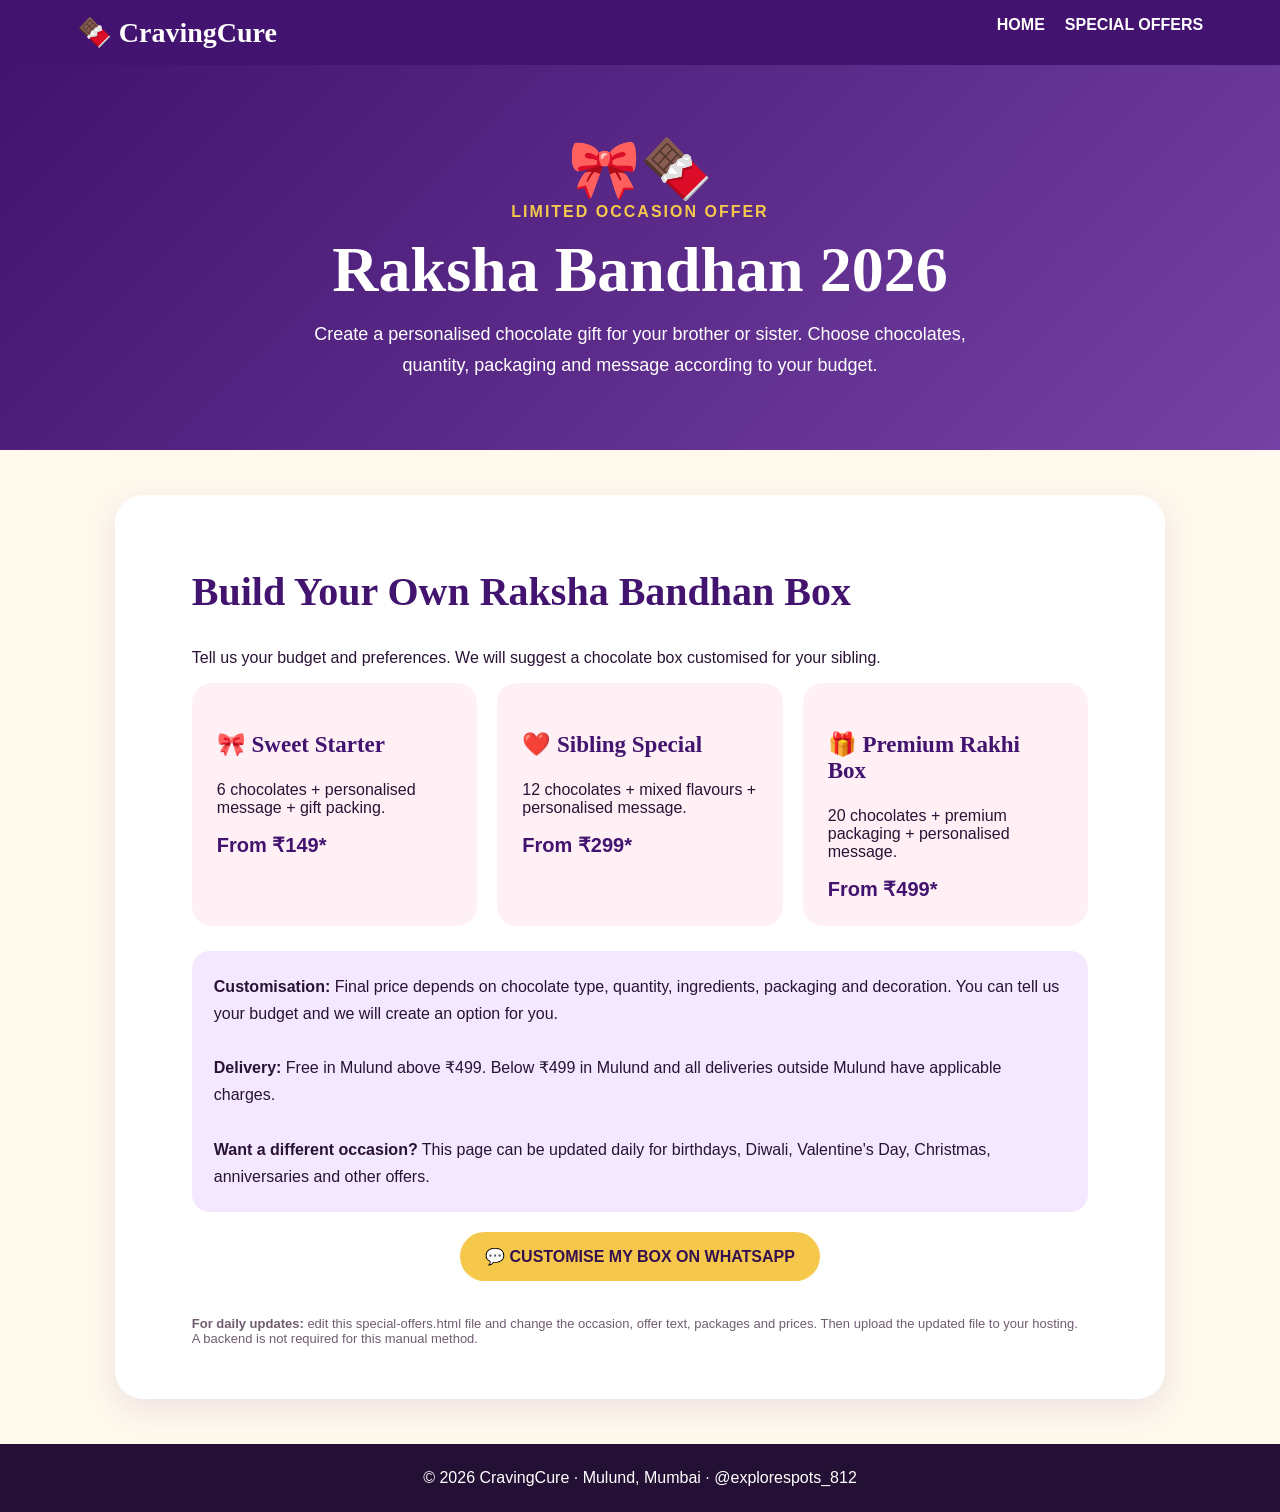
==== special-offers.html @ d6bd0e77 "Add files via upload" ====
<!doctype html><html><head><meta charset="utf-8"><meta name="viewport" content="width=device-width,initial-scale=1"><title>Special Offers | CravingCure</title>
<style>
*{box-sizing:border-box}body{margin:0;font-family:Arial,sans-serif;background:#fff8ed;color:#291235}nav{background:#42136f;color:#fff;padding:16px 6%;display:flex;justify-content:space-between}.brand{font:bold 28px Georgia,serif}nav a{color:white;text-decoration:none;margin-left:20px;font-weight:bold}.hero{text-align:center;padding:70px 6%;background:linear-gradient(135deg,#42136f,#7442a4);color:white}.hero h1{font:700 64px Georgia,serif;margin:12px}.hero p{max-width:720px;margin:auto;font-size:18px;line-height:1.7}.wrap{max-width:1050px;margin:45px auto;padding:40px 6%;background:white;border-radius:28px;box-shadow:0 10px 30px #42136f18}.wrap h2{font:700 40px Georgia,serif;color:#42136f}.cards{display:grid;grid-template-columns:repeat(3,1fr);gap:20px}.card{background:#fff0f5;padding:25px;border-radius:20px}.card h3{font:700 23px Georgia,serif;color:#42136f}.price{font-weight:bold;font-size:20px;color:#42136f}.note{background:#f3e8ff;padding:22px;border-radius:18px;line-height:1.7;margin-top:25px}.btn{display:inline-block;background:#f5c84b;color:#35104f;padding:15px 25px;border-radius:30px;text-decoration:none;font-weight:bold;margin-top:20px}footer{text-align:center;background:#241034;color:white;padding:25px}@media(max-width:750px){.cards{grid-template-columns:1fr}nav div:last-child{display:none}.hero h1{font-size:46px}}
</style></head><body>
<nav><div class="brand">🍫 CravingCure</div><div><a href="index.html">HOME</a><a href="special-offers.html">SPECIAL OFFERS</a></div></nav>
<header class="hero"><div style="font-size:58px">🎀🍫</div><div style="color:#f5c84b;font-weight:bold;letter-spacing:2px">LIMITED OCCASION OFFER</div><h1>Raksha Bandhan 2026</h1><p>Create a personalised chocolate gift for your brother or sister. Choose chocolates, quantity, packaging and message according to your budget.</p></header>
<main class="wrap"><h2>Build Your Own Raksha Bandhan Box</h2><p>Tell us your budget and preferences. We will suggest a chocolate box customised for your sibling.</p>
<div class="cards"><div class="card"><h3>🎀 Sweet Starter</h3><p>6 chocolates + personalised message + gift packing.</p><div class="price">From ₹149*</div></div>
<div class="card"><h3>❤️ Sibling Special</h3><p>12 chocolates + mixed flavours + personalised message.</p><div class="price">From ₹299*</div></div>
<div class="card"><h3>🎁 Premium Rakhi Box</h3><p>20 chocolates + premium packaging + personalised message.</p><div class="price">From ₹499*</div></div></div>
<div class="note"><b>Customisation:</b> Final price depends on chocolate type, quantity, ingredients, packaging and decoration. You can tell us your budget and we will create an option for you.<br><br><b>Delivery:</b> Free in Mulund above ₹499. Below ₹499 in Mulund and all deliveries outside Mulund have applicable charges.<br><br><b>Want a different occasion?</b> This page can be updated daily for birthdays, Diwali, Valentine's Day, Christmas, anniversaries and other offers.</div>
<div style="text-align:center"><a class="btn" href="https://wa.me/918356093584?text=Hi%20CravingCure%2C%20I%20want%20to%20customise%20a%20Raksha%20Bandhan%20chocolate%20box.%20My%20budget%20is%20%E2%82%B9____%20and%20I%20want%20____%20pieces." target="_blank">💬 CUSTOMISE MY BOX ON WHATSAPP</a></div>
<p style="font-size:13px;color:#705d70;margin-top:35px"><b>For daily updates:</b> edit this special-offers.html file and change the occasion, offer text, packages and prices. Then upload the updated file to your hosting. A backend is not required for this manual method.</p>
</main><footer>© 2026 CravingCure · Mulund, Mumbai · @explorespots_812</footer></body></html>
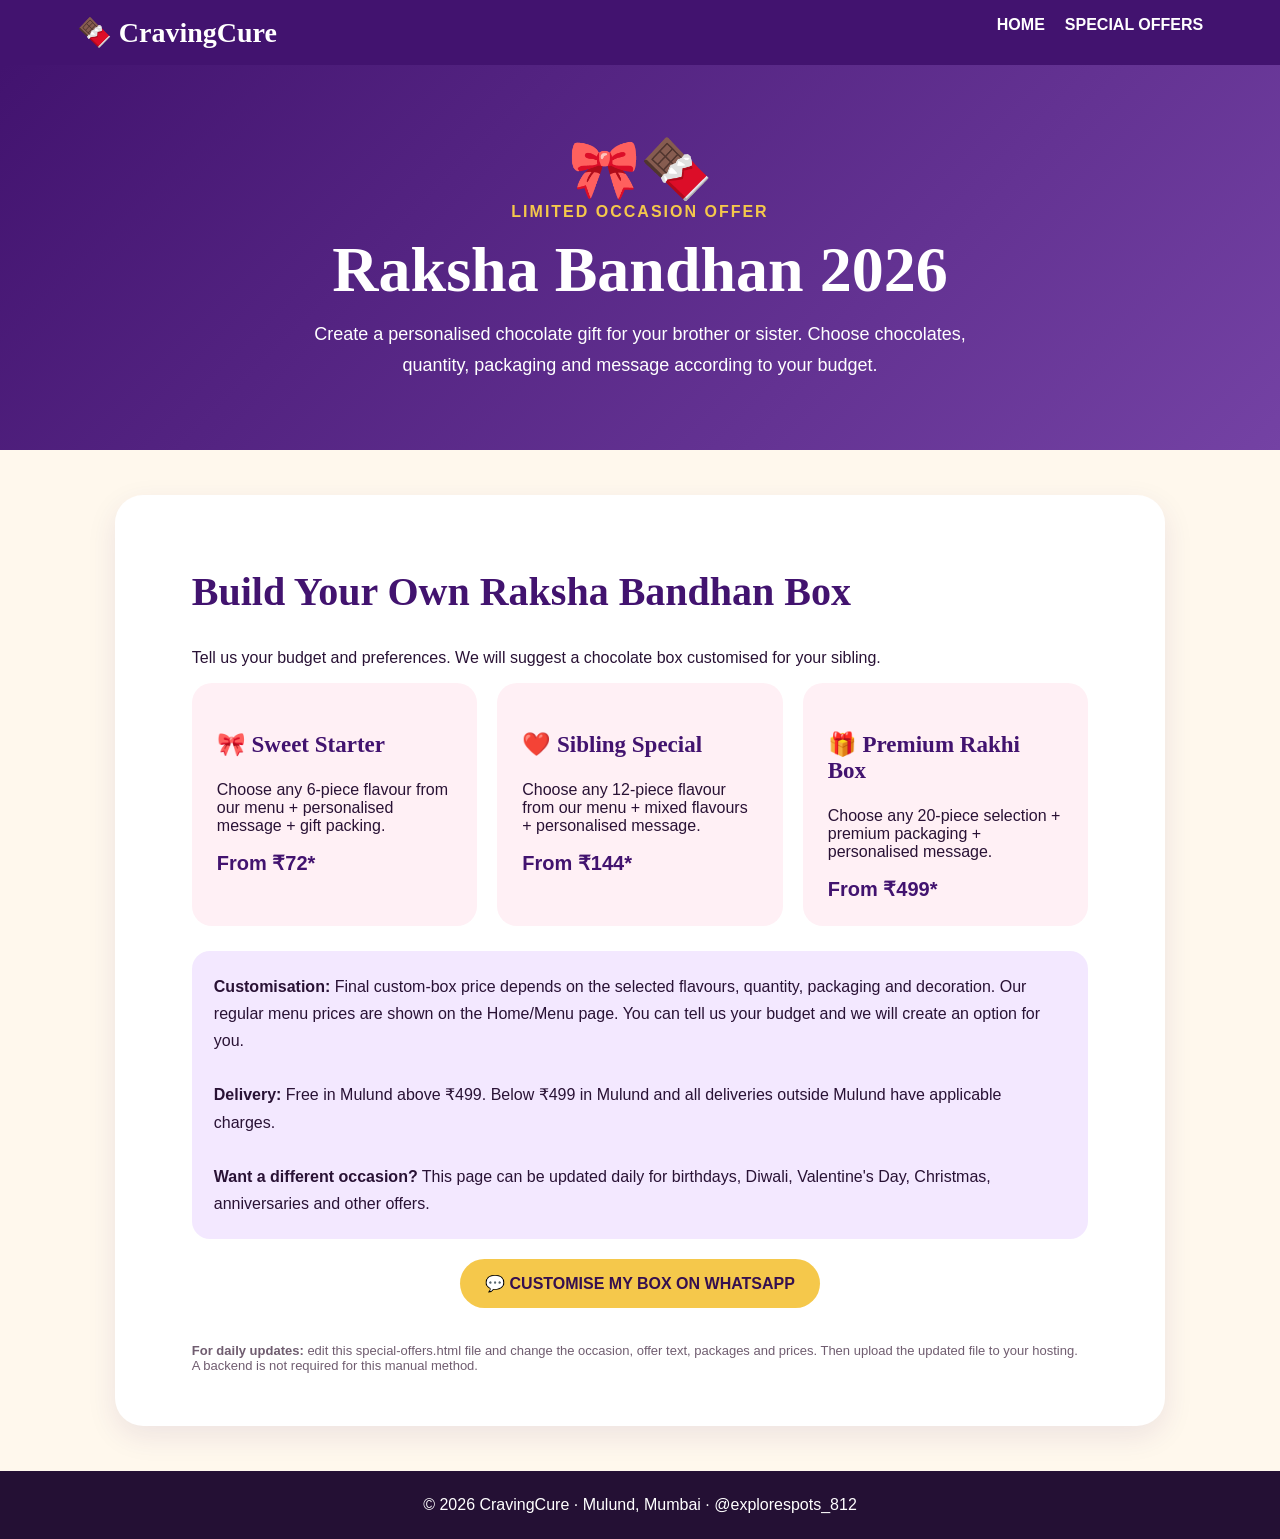
==== commit ee008aab: "Add files via upload" ====
--- a/special-offers.html
+++ b/special-offers.html
@@ -5,10 +5,10 @@
 <nav><div class="brand">🍫 CravingCure</div><div><a href="index.html">HOME</a><a href="special-offers.html">SPECIAL OFFERS</a></div></nav>
 <header class="hero"><div style="font-size:58px">🎀🍫</div><div style="color:#f5c84b;font-weight:bold;letter-spacing:2px">LIMITED OCCASION OFFER</div><h1>Raksha Bandhan 2026</h1><p>Create a personalised chocolate gift for your brother or sister. Choose chocolates, quantity, packaging and message according to your budget.</p></header>
 <main class="wrap"><h2>Build Your Own Raksha Bandhan Box</h2><p>Tell us your budget and preferences. We will suggest a chocolate box customised for your sibling.</p>
-<div class="cards"><div class="card"><h3>🎀 Sweet Starter</h3><p>6 chocolates + personalised message + gift packing.</p><div class="price">From ₹149*</div></div>
-<div class="card"><h3>❤️ Sibling Special</h3><p>12 chocolates + mixed flavours + personalised message.</p><div class="price">From ₹299*</div></div>
-<div class="card"><h3>🎁 Premium Rakhi Box</h3><p>20 chocolates + premium packaging + personalised message.</p><div class="price">From ₹499*</div></div></div>
-<div class="note"><b>Customisation:</b> Final price depends on chocolate type, quantity, ingredients, packaging and decoration. You can tell us your budget and we will create an option for you.<br><br><b>Delivery:</b> Free in Mulund above ₹499. Below ₹499 in Mulund and all deliveries outside Mulund have applicable charges.<br><br><b>Want a different occasion?</b> This page can be updated daily for birthdays, Diwali, Valentine's Day, Christmas, anniversaries and other offers.</div>
+<div class="cards"><div class="card"><h3>🎀 Sweet Starter</h3><p>Choose any 6-piece flavour from our menu + personalised message + gift packing.</p><div class="price">From ₹72*</div></div>
+<div class="card"><h3>❤️ Sibling Special</h3><p>Choose any 12-piece flavour from our menu + mixed flavours + personalised message.</p><div class="price">From ₹144*</div></div>
+<div class="card"><h3>🎁 Premium Rakhi Box</h3><p>Choose any 20-piece selection + premium packaging + personalised message.</p><div class="price">From ₹499*</div></div></div>
+<div class="note"><b>Customisation:</b> Final custom-box price depends on the selected flavours, quantity, packaging and decoration. Our regular menu prices are shown on the Home/Menu page. You can tell us your budget and we will create an option for you.<br><br><b>Delivery:</b> Free in Mulund above ₹499. Below ₹499 in Mulund and all deliveries outside Mulund have applicable charges.<br><br><b>Want a different occasion?</b> This page can be updated daily for birthdays, Diwali, Valentine's Day, Christmas, anniversaries and other offers.</div>
 <div style="text-align:center"><a class="btn" href="https://wa.me/918356093584?text=Hi%20CravingCure%2C%20I%20want%20to%20customise%20a%20Raksha%20Bandhan%20chocolate%20box.%20My%20budget%20is%20%E2%82%B9____%20and%20I%20want%20____%20pieces." target="_blank">💬 CUSTOMISE MY BOX ON WHATSAPP</a></div>
 <p style="font-size:13px;color:#705d70;margin-top:35px"><b>For daily updates:</b> edit this special-offers.html file and change the occasion, offer text, packages and prices. Then upload the updated file to your hosting. A backend is not required for this manual method.</p>
 </main><footer>© 2026 CravingCure · Mulund, Mumbai · @explorespots_812</footer></body></html>
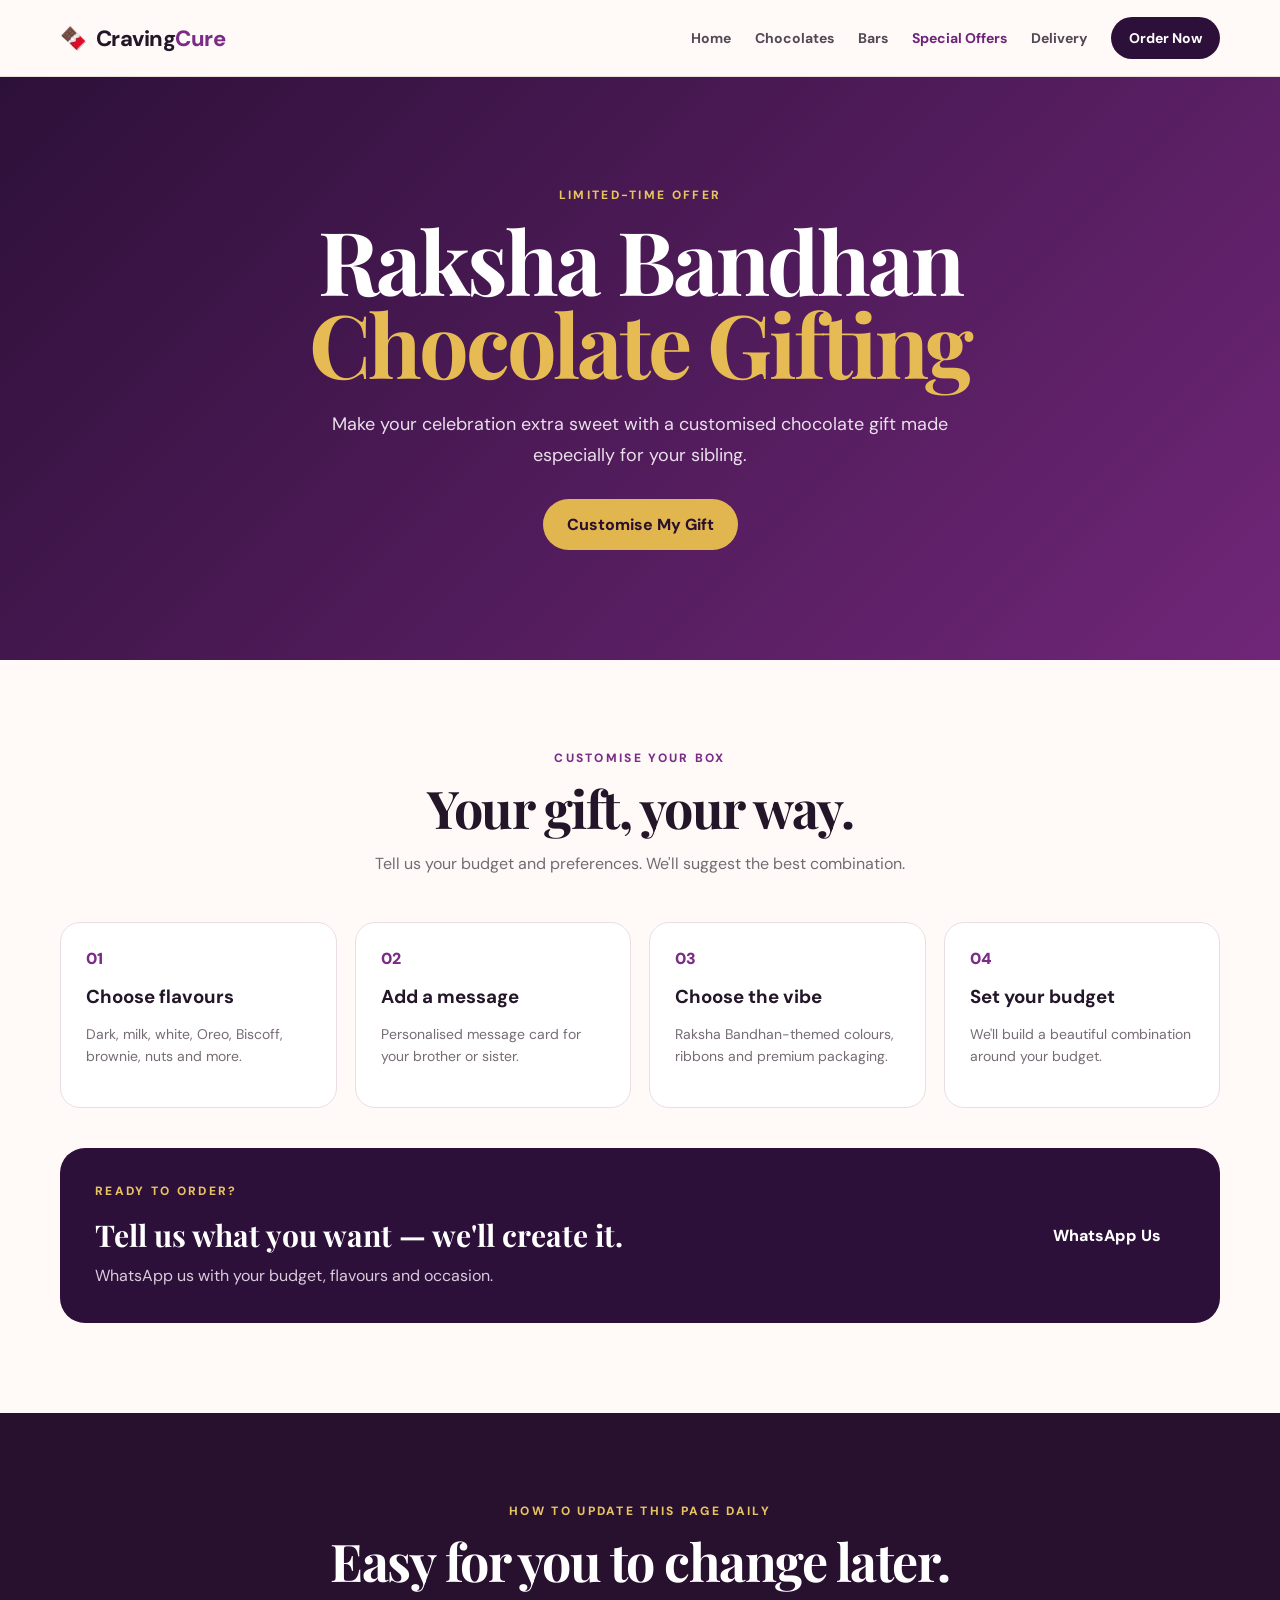
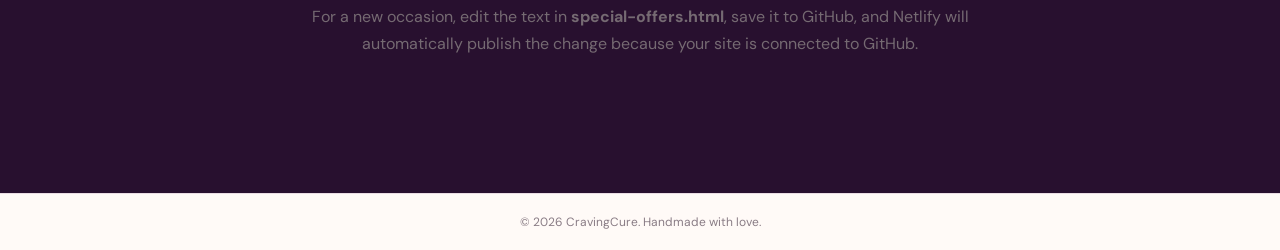
==== commit b514cbc1: "Add files via upload" ====
--- a/special-offers.html
+++ b/special-offers.html
@@ -1,14 +1,28 @@
-<!doctype html><html><head><meta charset="utf-8"><meta name="viewport" content="width=device-width,initial-scale=1"><title>Special Offers | CravingCure</title>
-<style>
-*{box-sizing:border-box}body{margin:0;font-family:Arial,sans-serif;background:#fff8ed;color:#291235}nav{background:#42136f;color:#fff;padding:16px 6%;display:flex;justify-content:space-between}.brand{font:bold 28px Georgia,serif}nav a{color:white;text-decoration:none;margin-left:20px;font-weight:bold}.hero{text-align:center;padding:70px 6%;background:linear-gradient(135deg,#42136f,#7442a4);color:white}.hero h1{font:700 64px Georgia,serif;margin:12px}.hero p{max-width:720px;margin:auto;font-size:18px;line-height:1.7}.wrap{max-width:1050px;margin:45px auto;padding:40px 6%;background:white;border-radius:28px;box-shadow:0 10px 30px #42136f18}.wrap h2{font:700 40px Georgia,serif;color:#42136f}.cards{display:grid;grid-template-columns:repeat(3,1fr);gap:20px}.card{background:#fff0f5;padding:25px;border-radius:20px}.card h3{font:700 23px Georgia,serif;color:#42136f}.price{font-weight:bold;font-size:20px;color:#42136f}.note{background:#f3e8ff;padding:22px;border-radius:18px;line-height:1.7;margin-top:25px}.btn{display:inline-block;background:#f5c84b;color:#35104f;padding:15px 25px;border-radius:30px;text-decoration:none;font-weight:bold;margin-top:20px}footer{text-align:center;background:#241034;color:white;padding:25px}@media(max-width:750px){.cards{grid-template-columns:1fr}nav div:last-child{display:none}.hero h1{font-size:46px}}
-</style></head><body>
-<nav><div class="brand">🍫 CravingCure</div><div><a href="index.html">HOME</a><a href="special-offers.html">SPECIAL OFFERS</a></div></nav>
-<header class="hero"><div style="font-size:58px">🎀🍫</div><div style="color:#f5c84b;font-weight:bold;letter-spacing:2px">LIMITED OCCASION OFFER</div><h1>Raksha Bandhan 2026</h1><p>Create a personalised chocolate gift for your brother or sister. Choose chocolates, quantity, packaging and message according to your budget.</p></header>
-<main class="wrap"><h2>Build Your Own Raksha Bandhan Box</h2><p>Tell us your budget and preferences. We will suggest a chocolate box customised for your sibling.</p>
-<div class="cards"><div class="card"><h3>🎀 Sweet Starter</h3><p>Choose any 6-piece flavour from our menu + personalised message + gift packing.</p><div class="price">From ₹72*</div></div>
-<div class="card"><h3>❤️ Sibling Special</h3><p>Choose any 12-piece flavour from our menu + mixed flavours + personalised message.</p><div class="price">From ₹144*</div></div>
-<div class="card"><h3>🎁 Premium Rakhi Box</h3><p>Choose any 20-piece selection + premium packaging + personalised message.</p><div class="price">From ₹499*</div></div></div>
-<div class="note"><b>Customisation:</b> Final custom-box price depends on the selected flavours, quantity, packaging and decoration. Our regular menu prices are shown on the Home/Menu page. You can tell us your budget and we will create an option for you.<br><br><b>Delivery:</b> Free in Mulund above ₹499. Below ₹499 in Mulund and all deliveries outside Mulund have applicable charges.<br><br><b>Want a different occasion?</b> This page can be updated daily for birthdays, Diwali, Valentine's Day, Christmas, anniversaries and other offers.</div>
-<div style="text-align:center"><a class="btn" href="https://wa.me/918356093584?text=Hi%20CravingCure%2C%20I%20want%20to%20customise%20a%20Raksha%20Bandhan%20chocolate%20box.%20My%20budget%20is%20%E2%82%B9____%20and%20I%20want%20____%20pieces." target="_blank">💬 CUSTOMISE MY BOX ON WHATSAPP</a></div>
-<p style="font-size:13px;color:#705d70;margin-top:35px"><b>For daily updates:</b> edit this special-offers.html file and change the occasion, offer text, packages and prices. Then upload the updated file to your hosting. A backend is not required for this manual method.</p>
-</main><footer>© 2026 CravingCure · Mulund, Mumbai · @explorespots_812</footer></body></html>+<!DOCTYPE html>
+<html lang="en">
+<head>
+<meta charset="UTF-8"><meta name="viewport" content="width=device-width, initial-scale=1.0">
+<title>Special Offers | CravingCure</title>
+<link rel="preconnect" href="https://fonts.googleapis.com"><link rel="preconnect" href="https://fonts.gstatic.com" crossorigin>
+<link href="https://fonts.googleapis.com/css2?family=DM+Sans:wght@400;500;600;700&family=Playfair+Display:wght@600;700;800&display=swap" rel="stylesheet">
+<link rel="stylesheet" href="style.css">
+</head>
+<body>
+<header class="site-header"><div class="container nav-wrap"><a class="brand" href="index.html">🍫 <span>Craving<span>Cure</span></span></a><button class="menu-toggle">☰</button><nav class="nav"><a href="index.html">Home</a><a href="index.html#chocolates">Chocolates</a><a href="index.html#bars">Bars</a><a class="active" href="special-offers.html">Special Offers</a><a href="index.html#delivery">Delivery</a><a class="nav-order" href="https://wa.me/918356093584?text=Hi%20CravingCure%2C%20I%20want%20to%20place%20an%20order." target="_blank">Order Now</a></nav></div></header>
+<main>
+<section class="offer-hero"><div class="container center-heading"><div class="eyebrow">LIMITED-TIME OFFER</div><h1>Raksha Bandhan<br><em>Chocolate Gifting</em></h1><p>Make your celebration extra sweet with a customised chocolate gift made especially for your sibling.</p><a class="btn btn-gold" href="https://wa.me/918356093584?text=Hi%20CravingCure%2C%20I%20want%20a%20Raksha%20Bandhan%20customised%20gift." target="_blank">Customise My Gift</a></div></section>
+<section class="section"><div class="container">
+<div class="center-heading"><div class="eyebrow dark">CUSTOMISE YOUR BOX</div><h2>Your gift, your way.</h2><p>Tell us your budget and preferences. We'll suggest the best combination.</p></div>
+<div class="custom-options">
+<div><span>01</span><h3>Choose flavours</h3><p>Dark, milk, white, Oreo, Biscoff, brownie, nuts and more.</p></div>
+<div><span>02</span><h3>Add a message</h3><p>Personalised message card for your brother or sister.</p></div>
+<div><span>03</span><h3>Choose the vibe</h3><p>Raksha Bandhan-themed colours, ribbons and premium packaging.</p></div>
+<div><span>04</span><h3>Set your budget</h3><p>We'll build a beautiful combination around your budget.</p></div>
+</div>
+<div class="offer-callout"><div><div class="eyebrow">READY TO ORDER?</div><h3>Tell us what you want — we'll create it.</h3><p>WhatsApp us with your budget, flavours and occasion.</p></div><a class="btn btn-dark" href="https://wa.me/918356093584?text=Hi%20CravingCure%2C%20I%20need%20a%20customised%20Raksha%20Bandhan%20chocolate%20gift.%20My%20budget%20is%20₹____." target="_blank">WhatsApp Us</a></div>
+</div></section>
+<section class="section dark-section"><div class="container"><div class="center-heading"><div class="eyebrow">HOW TO UPDATE THIS PAGE DAILY</div><h2>Easy for you to change later.</h2><p>For a new occasion, edit the text in <strong>special-offers.html</strong>, save it to GitHub, and Netlify will automatically publish the change because your site is connected to GitHub.</p></div></div></section>
+</main>
+<footer><div class="copyright">© 2026 CravingCure. Handmade with love.</div></footer>
+<script src="script.js"></script>
+</body></html>
--- a/style.css
+++ b/style.css
@@ -0,0 +1,3 @@
+*{box-sizing:border-box}html{scroll-behavior:smooth}body{margin:0;font-family:"DM Sans",Arial,sans-serif;color:#241629;background:#fffaf7}a{text-decoration:none;color:inherit}.container{width:min(1160px,92%);margin:auto}.site-header{position:sticky;top:0;z-index:50;background:rgba(255,250,247,.94);backdrop-filter:blur(14px);border-bottom:1px solid #eaded9}.nav-wrap{min-height:76px;display:flex;align-items:center;justify-content:space-between;gap:20px}.brand{display:flex;align-items:center;gap:9px;font-weight:800;font-size:22px;letter-spacing:-.5px}.brand span span{color:#7b2c86}.brand-mark{font-size:25px}.nav{display:flex;align-items:center;gap:24px;font-size:14px;font-weight:700}.nav a{opacity:.78}.nav a:hover,.nav .active{opacity:1;color:#6e247b}.nav-order{background:#2d1039;color:white!important;padding:12px 18px;border-radius:999px;opacity:1!important}.menu-toggle{display:none;background:none;border:0;font-size:25px}.hero{position:relative;overflow:hidden;background:linear-gradient(135deg,#2c0c38,#54135f 55%,#28102e);color:white;padding:86px 0 70px}.hero-grid{display:grid;grid-template-columns:1.05fr .95fr;gap:65px;align-items:center}.hero-glow{position:absolute;border-radius:50%;filter:blur(2px);opacity:.25}.glow-one{width:430px;height:430px;background:#c35fd2;right:-100px;top:-180px}.glow-two{width:300px;height:300px;background:#e2ad42;left:-170px;bottom:-160px}.hero-copy{position:relative;z-index:1}.eyebrow{font-size:12px;letter-spacing:2.3px;font-weight:800;color:#e7c45e;margin-bottom:16px}.eyebrow.dark{color:#7b2c86}.hero h1,.offer-hero h1{font-family:"Playfair Display",Georgia,serif;font-size:clamp(50px,7vw,88px);line-height:.94;letter-spacing:-3px;margin:0 0 25px}.hero h1 em,.offer-hero h1 em{font-style:normal;color:#e6bb54}.hero p{font-size:18px;line-height:1.65;max-width:600px;color:#f4eaf6}.hero-actions{display:flex;gap:12px;flex-wrap:wrap;margin:30px 0}.btn{display:inline-flex;justify-content:center;align-items:center;border-radius:999px;padding:15px 24px;font-weight:800;transition:.2s;cursor:pointer}.btn:hover{transform:translateY(-2px)}.btn-gold{background:#e2b64e;color:#29102f}.btn-outline{border:1px solid rgba(255,255,255,.45);color:#fff}.btn-dark{background:#2d1039;color:#fff}.trust-row{display:flex;gap:18px;flex-wrap:wrap;font-size:13px;color:#eadfea}.hero-card{position:relative}.hero-photo{height:530px;border-radius:30px;background:linear-gradient(145deg,rgba(255,255,255,.1),rgba(255,255,255,.02)),url("https://images.unsplash.com/photo-1549007994-cb92caebd54b?auto=format&fit=crop&w=900&q=85") center/cover;box-shadow:0 30px 70px rgba(0,0,0,.35);border:1px solid rgba(255,255,255,.18)}.floating-note{position:absolute;bottom:24px;left:-25px;background:#fff;color:#32163b;border-radius:18px;padding:15px 18px;box-shadow:0 15px 40px rgba(0,0,0,.25);display:grid;gap:3px}.floating-note span{font-size:11px;text-transform:uppercase;letter-spacing:1px;color:#805886}.section{padding:90px 0}.intro{background:#fff}.two-col{display:grid;grid-template-columns:1fr 1fr;gap:60px;align-items:end}.two-col h2,.section h2{font-family:"Playfair Display",Georgia,serif;font-size:52px;line-height:1;letter-spacing:-1.5px;margin:0}.two-col p{font-size:18px;line-height:1.7;color:#6f626d;margin:0}.section-heading{display:flex;justify-content:space-between;align-items:end;gap:20px;margin-bottom:38px}.pill{background:#f1e3ef;color:#6d2679;padding:9px 14px;border-radius:999px;font-size:12px;font-weight:800}.product-grid{display:grid;grid-template-columns:repeat(3,1fr);gap:20px}.product-card{background:#fff;border:1px solid #eee0e5;border-radius:22px;overflow:hidden;box-shadow:0 8px 30px rgba(55,20,60,.06);transition:.2s}.product-card:hover{transform:translateY(-5px);box-shadow:0 18px 45px rgba(55,20,60,.12)}.product-img{height:210px;background-size:cover;background-position:center}.img-dark{background-image:url("https://images.unsplash.com/photo-1575377427642-087cf684f29d?auto=format&fit=crop&w=700&q=80")}.img-white{background-image:url("https://images.unsplash.com/photo-1548907040-4d42f5e3c2d6?auto=format&fit=crop&w=700&q=80")}.img-milk{background-image:url("https://images.unsplash.com/photo-1578985545062-69928b1d9587?auto=format&fit=crop&w=700&q=80")}.img-crisp{background-image:url("https://images.unsplash.com/photo-1599599810694-b5ac8d7c9d89?auto=format&fit=crop&w=700&q=80")}.img-frutti{background-image:url("https://images.unsplash.com/photo-1606312619070-d48b4c652a52?auto=format&fit=crop&w=700&q=80")}.img-oreo{background-image:url("https://images.unsplash.com/photo-1606313564200-e75d5e30476c?auto=format&fit=crop&w=700&q=80")}.img-brownie{background-image:url("https://images.unsplash.com/photo-1564355808539-22fda35bed7e?auto=format&fit=crop&w=700&q=80")}.img-nutella{background-image:url("https://images.unsplash.com/photo-1590080875515-8a3a8dc5735e?auto=format&fit=crop&w=700&q=80")}.img-biscoff{background-image:url("https://images.unsplash.com/photo-1590080874088-eec64895b423?auto=format&fit=crop&w=700&q=80")}.img-almond{background-image:url("https://images.unsplash.com/photo-1559620192-032c4bc4674e?auto=format&fit=crop&w=700&q=80")}.img-fruits{background-image:url("https://images.unsplash.com/photo-1549007994-cb92caebd54b?auto=format&fit=crop&w=700&q=80")}.img-wafer{background-image:url("https://images.unsplash.com/photo-1606312619070-d48b4c652a52?auto=format&fit=crop&w=700&q=80")}.product-body{padding:20px}.product-body h3{margin:0 0 7px;font-size:20px}.product-body p{color:#776b75;margin:0 0 15px;font-size:14px}.prices{display:flex;flex-wrap:wrap;gap:7px}.prices span{font-size:12px;font-weight:800;background:#f7efe9;border-radius:999px;padding:7px 9px}.dark-section{background:#28102f;color:#fff}.section-heading.light h2{color:#fff}.bar-grid{display:grid;grid-template-columns:repeat(4,1fr);gap:16px}.bar-card{min-height:235px;padding:25px;border:1px solid rgba(255,255,255,.13);border-radius:22px;background:linear-gradient(145deg,#3a1544,#29102f);position:relative}.bar-card.featured{background:linear-gradient(145deg,#64206f,#32103a)}.tag{font-size:10px;letter-spacing:1.5px;color:#e6bb54;font-weight:800}.bar-card h3{font-family:"Playfair Display",Georgia,serif;font-size:25px;margin:30px 0 12px}.bar-card strong{font-size:28px;color:#e6bb54}.bar-card p{font-size:13px;line-height:1.6;color:#cdbfd0}.center-heading{text-align:center;max-width:760px;margin:0 auto 45px}.center-heading p{color:#756a72;line-height:1.7}.gift-grid{display:grid;grid-template-columns:repeat(3,1fr);gap:20px}.gift-card{text-align:center;padding:40px 25px;background:#fff;border:1px solid #eadde4;border-radius:25px;position:relative}.gift-card.popular{border:2px solid #d8ad45;box-shadow:0 20px 45px rgba(90,45,20,.12)}.popular-label{position:absolute;top:0;left:50%;transform:translate(-50%,-50%);background:#d8ad45;padding:7px 12px;border-radius:999px;font-size:10px;font-weight:800}.gift-card span{font-size:35px}.gift-card h3{font-family:"Playfair Display",Georgia,serif;font-size:25px;margin:15px 0 5px}.gift-card p{color:#82767e;margin:0 0 12px}.gift-card strong{font-size:26px;color:#702678}.custom-box,.offer-callout{margin-top:30px;padding:35px;border-radius:25px;background:#2d1039;color:#fff;display:flex;justify-content:space-between;align-items:center;gap:25px}.custom-box h3,.offer-callout h3{font-family:"Playfair Display",Georgia,serif;font-size:30px;margin:0 0 8px}.custom-box p,.offer-callout p{margin:0;color:#d9cbdc;line-height:1.6}.delivery-section{background:#f2e8f1;padding:75px 0}.delivery-grid{display:grid;grid-template-columns:1fr 1fr;gap:60px;align-items:center}.delivery-grid h2{font-family:"Playfair Display",Georgia,serif;font-size:50px;margin:0 0 15px}.delivery-grid p{color:#6f626d;line-height:1.7;font-size:17px}.delivery-cards{display:grid;grid-template-columns:1fr 1fr;gap:14px}.delivery-cards div{background:#fff;padding:25px;border-radius:20px;display:grid;gap:8px}.delivery-cards span{font-size:13px;color:#786b75}.social-section{padding:70px 0}.social-card{border:1px solid #eadde4;background:#fff;border-radius:28px;padding:38px;display:flex;justify-content:space-between;align-items:center;gap:30px}.social-card h2{font-family:"Playfair Display",Georgia,serif;margin:0 0 8px;font-size:38px}.social-card p{color:#756a72;margin:0}.offer-hero{background:linear-gradient(135deg,#2d1039,#702678);color:#fff;padding:110px 0}.offer-hero .center-heading{margin-bottom:0}.offer-hero p{color:#eadfeb;font-size:18px;line-height:1.7;max-width:650px;margin:0 auto 28px}.custom-options{display:grid;grid-template-columns:repeat(4,1fr);gap:18px}.custom-options>div{background:#fff;border:1px solid #eadde4;border-radius:20px;padding:25px}.custom-options span{color:#7b2c86;font-weight:900}.custom-options h3{margin:15px 0 7px}.custom-options p{color:#776b75;font-size:14px;line-height:1.6}.offer-callout{margin-top:40px}.footer-grid{padding:55px 0;display:grid;grid-template-columns:2fr 1fr 1fr;gap:30px}.footer-grid strong{display:block;margin-bottom:15px}.footer-grid p,.footer-grid a{display:block;color:#746873;font-size:14px;line-height:2}.footer-brand{color:#241629!important;font-size:21px!important;font-weight:800}.copyright{text-align:center;border-top:1px solid #eadde4;padding:20px;color:#897c85;font-size:12px}.whatsapp-float{position:fixed;right:22px;bottom:22px;width:58px;height:58px;border-radius:50%;display:grid;place-items:center;background:#25d366;color:#fff;font-size:27px;box-shadow:0 10px 25px rgba(0,0,0,.2);z-index:60}
+@media(max-width:900px){.nav{display:none}.menu-toggle{display:block}.nav.open{display:flex;position:absolute;top:76px;left:0;right:0;background:#fff;padding:18px 5%;flex-direction:column;align-items:stretch;box-shadow:0 15px 30px rgba(0,0,0,.1)}.hero-grid,.two-col,.delivery-grid{grid-template-columns:1fr}.hero-card{max-width:620px;margin:auto}.product-grid{grid-template-columns:repeat(2,1fr)}.bar-grid{grid-template-columns:repeat(2,1fr)}.custom-options{grid-template-columns:repeat(2,1fr)}.gift-grid{grid-template-columns:1fr}.social-card,.custom-box,.offer-callout{flex-direction:column;align-items:flex-start}.footer-grid{grid-template-columns:1fr 1fr}}
+@media(max-width:600px){.hero{padding:65px 0 50px}.hero h1,.offer-hero h1{font-size:53px}.hero-photo{height:380px}.section{padding:65px 0}.two-col h2,.section h2,.delivery-grid h2{font-size:42px}.product-grid,.bar-grid,.custom-options,.delivery-cards{grid-template-columns:1fr}.footer-grid{grid-template-columns:1fr}.floating-note{left:10px}.prices{gap:5px}}
